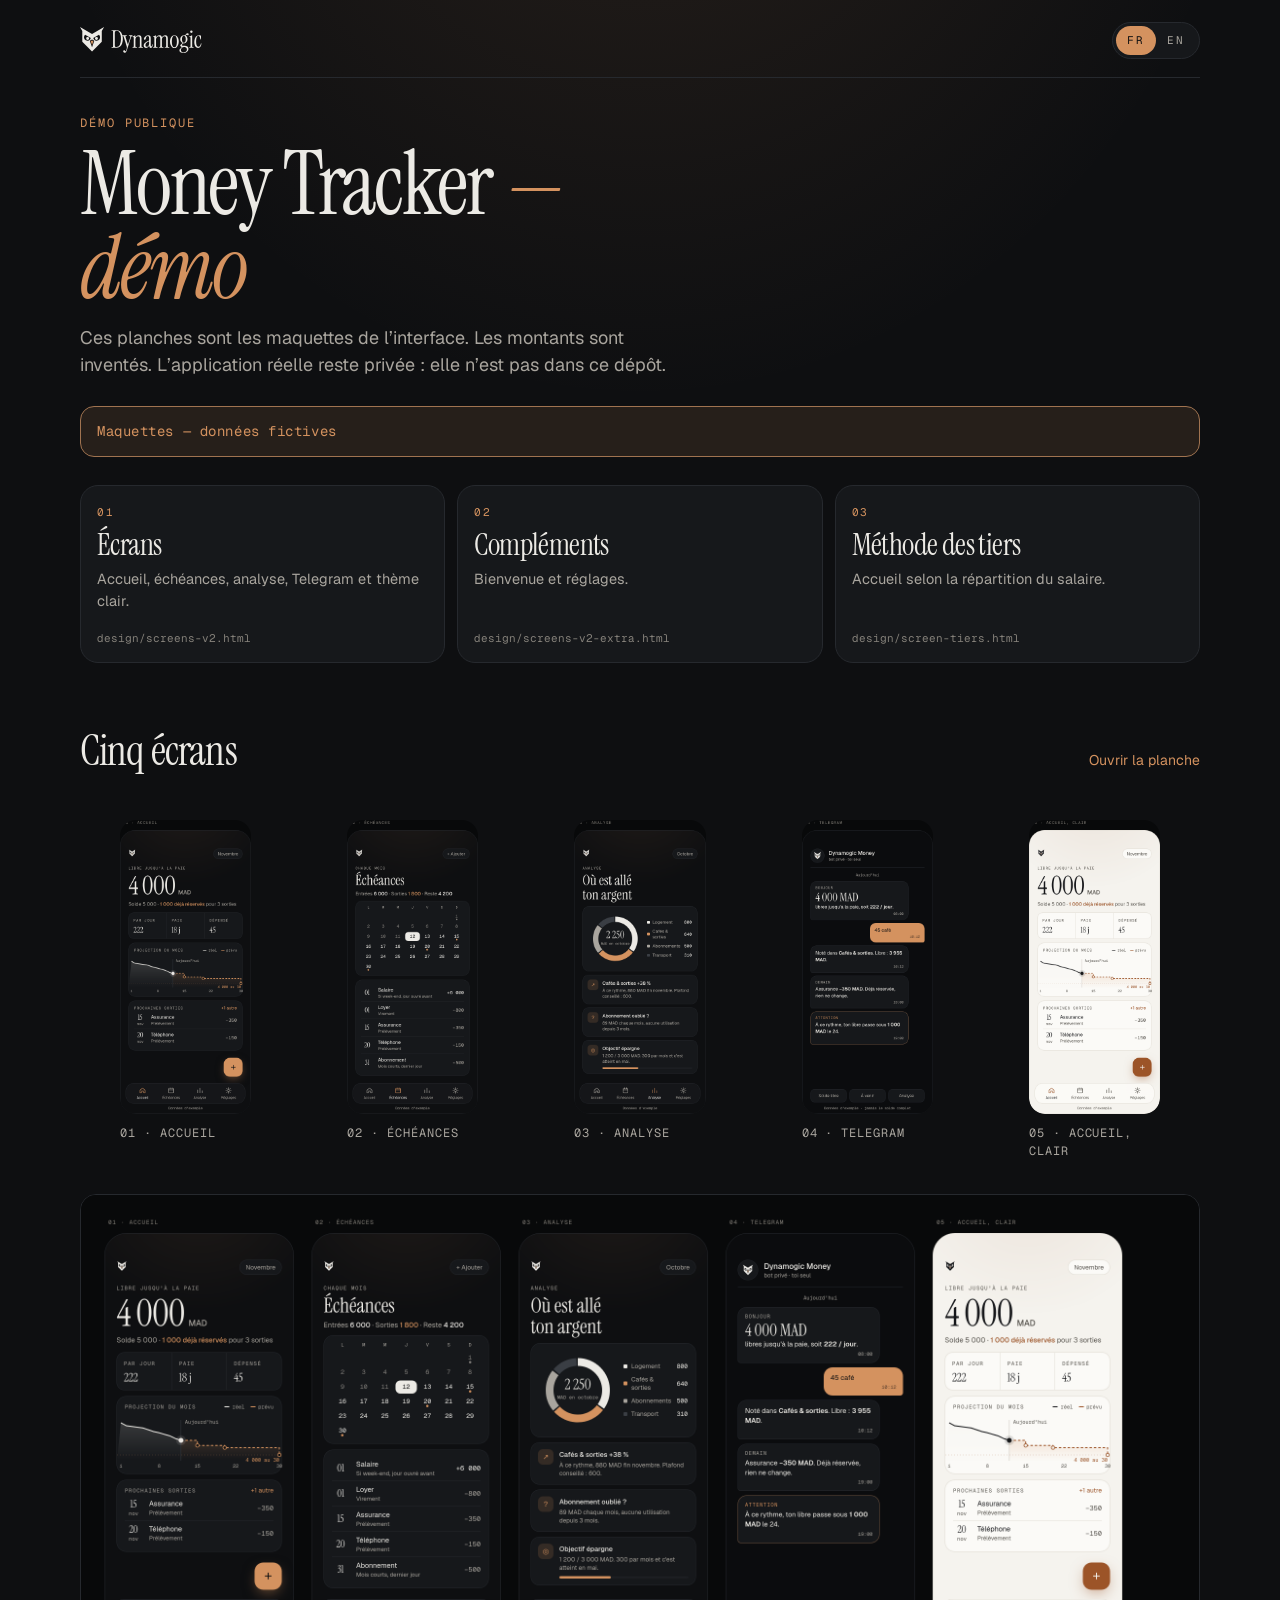
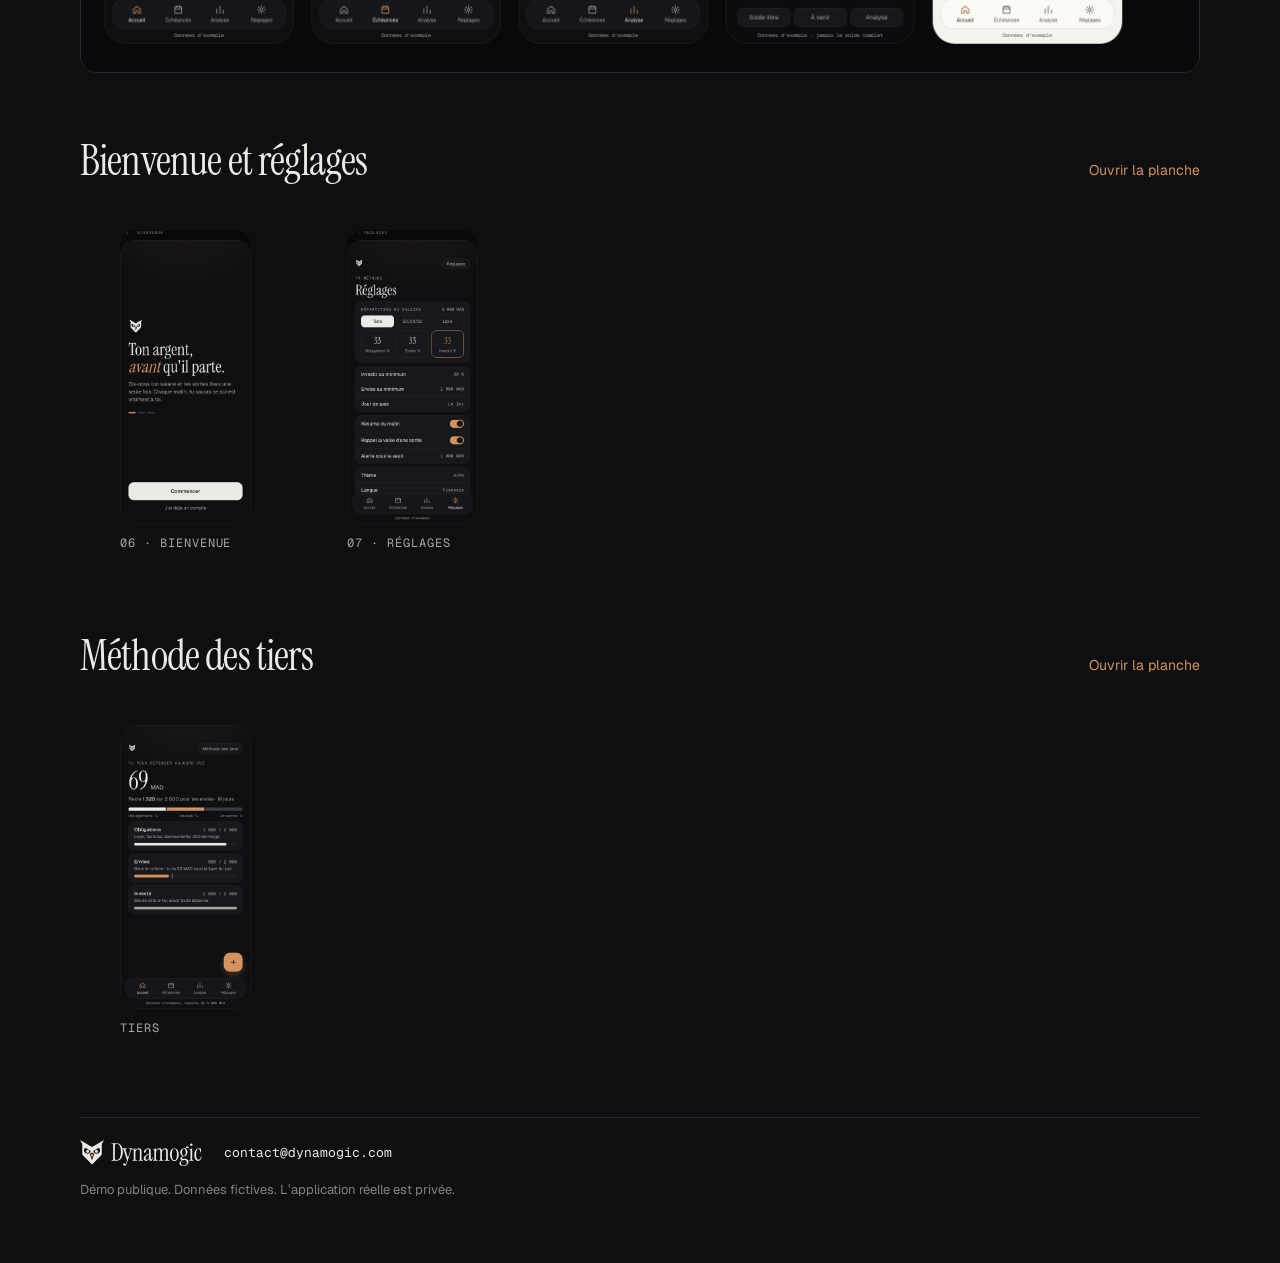
==== index.html @ 81604cb1 "Publish the Money Tracker mockup demo for GitHub Pages. Add a French-first start page, self-hosted D" ====
<!DOCTYPE html>
<html lang="fr">
<head>
  <meta charset="utf-8">
  <meta name="viewport" content="width=device-width, initial-scale=1">
  <meta name="referrer" content="no-referrer">
  <meta name="theme-color" content="#0E0F11">
  <meta name="description" content="Démo publique des maquettes Money Tracker. Données fictives. L’application réelle est privée.">
  <title>Money Tracker — démo</title>
  <meta http-equiv="Content-Security-Policy" content="default-src 'none'; script-src 'none'; style-src 'self'; font-src 'self'; img-src 'self'; connect-src 'none'; object-src 'none'; base-uri 'none'; form-action 'none'; frame-ancestors 'none'">
  <link rel="icon" href="favicon.ico" sizes="48x48">
  <link rel="icon" href="favicon.svg" type="image/svg+xml">
  <link rel="apple-touch-icon" href="apple-touch-icon-180.png">
  <link rel="stylesheet" href="fonts/fonts.css">
  <link rel="stylesheet" href="site.css">
</head>
<body>
  <a class="skip" href="#contenu"><span class="fr">Aller au contenu</span><span class="en">Skip to content</span></a>
  <div class="shell">
    <header>
      <a class="brand" href="https://dynamogic.com/">
        <img class="lockup" src="brand/lockup-horizontal-dark.svg" alt="Dynamogic" height="26">
      </a>
      <div class="lang" role="radiogroup" aria-label="Langue / Language">
        <label>
          <input type="radio" name="lang" value="fr" checked>
          <span>FR</span>
        </label>
        <label>
          <input type="radio" name="lang" value="en">
          <span>EN</span>
        </label>
      </div>
    </header>

    <main id="contenu">
      <p class="kicker"><span class="fr">Démo publique</span><span class="en">Public demo</span></p>
      <h1>Money Tracker <span class="mark">— démo</span></h1>
      <p class="lede">
        <span class="fr">Ces planches sont les maquettes de l’interface. Les montants sont inventés. L’application réelle reste privée : elle n’est pas dans ce dépôt.</span>
        <span class="en">These boards are interface mockups. The amounts are made up. The real application stays private: it is not in this repository.</span>
      </p>
      <div class="note" role="note">
        <p>Maquettes — données fictives</p>
        <p class="en">Mockups — fictional data.</p>
      </div>

      <nav class="boards" aria-label="Planches">
        <a href="design/screens-v2.html">
          <span class="num">01</span>
          <strong><span class="fr">Écrans</span><span class="en">Screens</span></strong>
          <span class="desc fr">Accueil, échéances, analyse, Telegram et thème clair.</span>
          <span class="desc en">Home, due dates, analysis, Telegram and the light theme.</span>
          <span class="path">design/screens-v2.html</span>
        </a>
        <a href="design/screens-v2-extra.html">
          <span class="num">02</span>
          <strong><span class="fr">Compléments</span><span class="en">More screens</span></strong>
          <span class="desc fr">Bienvenue et réglages.</span>
          <span class="desc en">Welcome and settings.</span>
          <span class="path">design/screens-v2-extra.html</span>
        </a>
        <a href="design/screen-tiers.html">
          <span class="num">03</span>
          <strong><span class="fr">Méthode des tiers</span><span class="en">Thirds method</span></strong>
          <span class="desc fr">Accueil selon la répartition du salaire.</span>
          <span class="desc en">Home, split from the salary.</span>
          <span class="path">design/screen-tiers.html</span>
        </a>
      </nav>

      <section>
        <div class="section-head">
          <h2><span class="fr">Cinq écrans</span><span class="en">Five screens</span></h2>
          <a class="open" href="design/screens-v2.html"><span class="fr">Ouvrir la planche</span><span class="en">Open the board</span></a>
        </div>
        <ul class="shots">
          <li>
            <a href="design/screens-v2.html">
              <figure>
                <img src="design/v2-01.png" width="780" height="1748" alt="Maquette Accueil, données fictives">
                <figcaption><span class="fr">01 · Accueil</span><span class="en">01 · Home</span></figcaption>
              </figure>
            </a>
          </li>
          <li>
            <a href="design/screens-v2.html">
              <figure>
                <img src="design/v2-02.png" width="780" height="1748" alt="Maquette Échéances, données fictives">
                <figcaption><span class="fr">02 · Échéances</span><span class="en">02 · Due dates</span></figcaption>
              </figure>
            </a>
          </li>
          <li>
            <a href="design/screens-v2.html">
              <figure>
                <img src="design/v2-03.png" width="780" height="1748" alt="Maquette Analyse, données fictives">
                <figcaption><span class="fr">03 · Analyse</span><span class="en">03 · Analysis</span></figcaption>
              </figure>
            </a>
          </li>
          <li>
            <a href="design/screens-v2.html">
              <figure>
                <img src="design/v2-04.png" width="780" height="1748" alt="Maquette Telegram, données fictives">
                <figcaption>04 · Telegram</figcaption>
              </figure>
            </a>
          </li>
          <li>
            <a href="design/screens-v2.html">
              <figure>
                <img src="design/v2-05.png" width="780" height="1748" alt="Maquette Accueil en thème clair, données fictives">
                <figcaption><span class="fr">05 · Accueil, clair</span><span class="en">05 · Home, light</span></figcaption>
              </figure>
            </a>
          </li>
        </ul>
        <a class="overview" href="design/v2-all.png">
          <img src="design/v2-all.png" width="4600" height="1960" alt="Planche des écrans 01 à 05, données fictives">
        </a>
      </section>

      <section>
        <div class="section-head">
          <h2><span class="fr">Bienvenue et réglages</span><span class="en">Welcome and settings</span></h2>
          <a class="open" href="design/screens-v2-extra.html"><span class="fr">Ouvrir la planche</span><span class="en">Open the board</span></a>
        </div>
        <ul class="shots">
          <li>
            <a href="design/screens-v2-extra.html">
              <figure>
                <img src="design/v2-06.png" width="780" height="1748" alt="Maquette Bienvenue, données fictives">
                <figcaption><span class="fr">06 · Bienvenue</span><span class="en">06 · Welcome</span></figcaption>
              </figure>
            </a>
          </li>
          <li>
            <a href="design/screens-v2-extra.html">
              <figure>
                <img src="design/v2-07.png" width="780" height="1748" alt="Maquette Réglages, données fictives">
                <figcaption><span class="fr">07 · Réglages</span><span class="en">07 · Settings</span></figcaption>
              </figure>
            </a>
          </li>
        </ul>
      </section>

      <section>
        <div class="section-head">
          <h2><span class="fr">Méthode des tiers</span><span class="en">Thirds method</span></h2>
          <a class="open" href="design/screen-tiers.html"><span class="fr">Ouvrir la planche</span><span class="en">Open the board</span></a>
        </div>
        <ul class="shots">
          <li>
            <a href="design/screen-tiers.html">
              <figure>
                <img src="design/screen-tiers.png" width="780" height="1688" alt="Maquette méthode des tiers, données fictives">
                <figcaption><span class="fr">Tiers</span><span class="en">Thirds</span></figcaption>
              </figure>
            </a>
          </li>
        </ul>
      </section>
    </main>

    <footer>
      <a href="https://dynamogic.com/">
        <img class="lockup" src="brand/lockup-horizontal-dark.svg" alt="Dynamogic" height="22">
      </a>
      <a class="mail" href="mailto:contact@dynamogic.com">contact@dynamogic.com</a>
      <p class="fr">Démo publique. Données fictives. L’application réelle est privée.</p>
      <p class="en">Public demo. Fictional data. The real application is private.</p>
    </footer>
  </div>
</body>
</html>
---- fonts/fonts.css ----
/* Self-hosted SIL OFL fonts extracted from the Dynamogic brand kit.
   Instrument Serif — The Instrument Serif Project Authors.
   Geist and Geist Mono — Vercel, in collaboration with basement.studio.
   Licenses: OFL-InstrumentSerif.txt, OFL-Geist.txt. */

@font-face {
  font-family: "Geist";
  font-style: normal;
  font-weight: 300 700;
  font-display: swap;
  src: url("geist-variable-latin-ext.woff2") format("woff2");
  unicode-range: U+0100-02BA, U+02BD-02C5, U+02C7-02CC, U+02CE-02D7, U+02DD-02FF, U+0304, U+0308, U+0329, U+1D00-1DBF, U+1E00-1E9F, U+1EF2-1EFF, U+2020, U+20A0-20AB, U+20AD-20C4, U+2113, U+2C60-2C7F, U+A720-A7FF;
}

@font-face {
  font-family: "Geist";
  font-style: normal;
  font-weight: 300 700;
  font-display: swap;
  src: url("geist-variable-latin.woff2") format("woff2");
  unicode-range: U+0000-00FF, U+0131, U+0152-0153, U+02BB-02BC, U+02C6, U+02DA, U+02DC, U+0304, U+0308, U+0329, U+2000-206F, U+20AC, U+2122, U+2191, U+2193, U+2212, U+2215, U+FEFF, U+FFFD;
}

@font-face {
  font-family: "Geist Mono";
  font-style: normal;
  font-weight: 400;
  font-display: swap;
  src: url("geist-mono-400-latin-ext.woff2") format("woff2");
  unicode-range: U+0100-02BA, U+02BD-02C5, U+02C7-02CC, U+02CE-02D7, U+02DD-02FF, U+0304, U+0308, U+0329, U+1D00-1DBF, U+1E00-1E9F, U+1EF2-1EFF, U+2020, U+20A0-20AB, U+20AD-20C4, U+2113, U+2C60-2C7F, U+A720-A7FF;
}

@font-face {
  font-family: "Geist Mono";
  font-style: normal;
  font-weight: 400;
  font-display: swap;
  src: url("geist-mono-400-latin.woff2") format("woff2");
  unicode-range: U+0000-00FF, U+0131, U+0152-0153, U+02BB-02BC, U+02C6, U+02DA, U+02DC, U+0304, U+0308, U+0329, U+2000-206F, U+20AC, U+2122, U+2191, U+2193, U+2212, U+2215, U+FEFF, U+FFFD;
}

@font-face {
  font-family: "Geist Mono";
  font-style: normal;
  font-weight: 500;
  font-display: swap;
  src: url("geist-mono-500-latin-ext.woff2") format("woff2");
  unicode-range: U+0100-02BA, U+02BD-02C5, U+02C7-02CC, U+02CE-02D7, U+02DD-02FF, U+0304, U+0308, U+0329, U+1D00-1DBF, U+1E00-1E9F, U+1EF2-1EFF, U+2020, U+20A0-20AB, U+20AD-20C4, U+2113, U+2C60-2C7F, U+A720-A7FF;
}

@font-face {
  font-family: "Geist Mono";
  font-style: normal;
  font-weight: 500;
  font-display: swap;
  src: url("geist-mono-500-latin.woff2") format("woff2");
  unicode-range: U+0000-00FF, U+0131, U+0152-0153, U+02BB-02BC, U+02C6, U+02DA, U+02DC, U+0304, U+0308, U+0329, U+2000-206F, U+20AC, U+2122, U+2191, U+2193, U+2212, U+2215, U+FEFF, U+FFFD;
}

@font-face {
  font-family: "Instrument Serif";
  font-style: italic;
  font-weight: 400;
  font-display: swap;
  src: url("instrument-serif-italic-latin-ext.woff2") format("woff2");
  unicode-range: U+0100-02BA, U+02BD-02C5, U+02C7-02CC, U+02CE-02D7, U+02DD-02FF, U+0304, U+0308, U+0329, U+1D00-1DBF, U+1E00-1E9F, U+1EF2-1EFF, U+2020, U+20A0-20AB, U+20AD-20C4, U+2113, U+2C60-2C7F, U+A720-A7FF;
}

@font-face {
  font-family: "Instrument Serif";
  font-style: italic;
  font-weight: 400;
  font-display: swap;
  src: url("instrument-serif-italic-latin.woff2") format("woff2");
  unicode-range: U+0000-00FF, U+0131, U+0152-0153, U+02BB-02BC, U+02C6, U+02DA, U+02DC, U+0304, U+0308, U+0329, U+2000-206F, U+20AC, U+2122, U+2191, U+2193, U+2212, U+2215, U+FEFF, U+FFFD;
}

@font-face {
  font-family: "Instrument Serif";
  font-style: normal;
  font-weight: 400;
  font-display: swap;
  src: url("instrument-serif-latin-ext.woff2") format("woff2");
  unicode-range: U+0100-02BA, U+02BD-02C5, U+02C7-02CC, U+02CE-02D7, U+02DD-02FF, U+0304, U+0308, U+0329, U+1D00-1DBF, U+1E00-1E9F, U+1EF2-1EFF, U+2020, U+20A0-20AB, U+20AD-20C4, U+2113, U+2C60-2C7F, U+A720-A7FF;
}

@font-face {
  font-family: "Instrument Serif";
  font-style: normal;
  font-weight: 400;
  font-display: swap;
  src: url("instrument-serif-latin.woff2") format("woff2");
  unicode-range: U+0000-00FF, U+0131, U+0152-0153, U+02BB-02BC, U+02C6, U+02DA, U+02DC, U+0304, U+0308, U+0329, U+2000-206F, U+20AC, U+2122, U+2191, U+2193, U+2212, U+2215, U+FEFF, U+FFFD;
}
---- site.css ----
:root {
  color-scheme: dark;
  --bg: #0E0F11;
  --s: #16181B;
  --b: #26292E;
  --b2: #3A3E44;
  --t1: #ECEAE5;
  --t2: #A9A59E;
  --dim: #85817A;
  --a: #D4925F;
  --serif: "Instrument Serif", Georgia, "Times New Roman", serif;
  --sans: Geist, system-ui, sans-serif;
  --mono: "Geist Mono", ui-monospace, monospace;
}

* { box-sizing: border-box; }

html { scrollbar-color: var(--b2) var(--bg); }

body {
  margin: 0;
  background:
    radial-gradient(80% 42% at 50% -12%, color-mix(in srgb, var(--a) 14%, transparent), transparent 62%),
    var(--bg);
  color: var(--t1);
  font-family: var(--sans);
  font-size: 16px;
  line-height: 1.5;
  min-height: 100vh;
}

::selection { background: var(--a); color: var(--bg); }

a { color: inherit; }

img { max-width: 100%; height: auto; }

.skip {
  position: absolute;
  left: 16px;
  top: -48px;
  z-index: 5;
  background: var(--a);
  color: var(--bg);
  padding: 8px 12px;
  border-radius: 999px;
  text-decoration: none;
  font-family: var(--mono);
  font-size: 12px;
  letter-spacing: .08em;
  text-transform: uppercase;
}

.skip:focus { top: 12px; }

body:has(input[name="lang"][value="en"]:checked) .fr { display: none; }
body:not(:has(input[name="lang"][value="en"]:checked)) .en { display: none; }

.shell {
  width: min(1120px, calc(100% - 40px));
  margin: 0 auto;
  padding-bottom: 64px;
}

header {
  display: flex;
  align-items: center;
  justify-content: space-between;
  gap: 16px;
  padding: 22px 0 18px;
  border-bottom: 1px solid var(--b);
}

.lockup { display: block; height: 26px; width: auto; }

.brand { display: flex; align-items: center; }

.lang {
  position: relative;
  display: inline-flex;
  padding: 3px;
  border: 1px solid var(--b);
  border-radius: 999px;
  background: var(--s);
}

.lang input {
  position: absolute;
  width: 1px;
  height: 1px;
  padding: 0;
  margin: -1px;
  overflow: hidden;
  clip: rect(0, 0, 0, 0);
  white-space: nowrap;
  border: 0;
}

.lang span {
  display: block;
  min-width: 40px;
  padding: 6px 8px;
  border-radius: 999px;
  text-align: center;
  font-family: var(--mono);
  font-size: 11px;
  letter-spacing: .14em;
  color: var(--t2);
}

.lang label:hover span { color: var(--t1); }

.lang label:has(input:checked) span,
.lang label:has(input:checked):hover span {
  background: var(--a);
  color: var(--bg);
}

.lang label:has(input:focus-visible) span {
  outline: 2px solid var(--a);
  outline-offset: 2px;
}

.kicker {
  margin: 36px 0 0;
  font-family: var(--mono);
  font-size: 12px;
  letter-spacing: .16em;
  text-transform: uppercase;
  color: var(--a);
}

h1 {
  margin: 10px 0 14px;
  max-width: 14ch;
  font-family: var(--serif);
  font-weight: 400;
  font-size: clamp(52px, 8vw, 88px);
  line-height: 0.96;
  letter-spacing: -0.025em;
}

h1 .mark { color: var(--a); font-style: italic; }

.lede {
  max-width: 38rem;
  margin: 0;
  color: var(--t2);
  font-size: 18px;
}

.note {
  margin: 28px 0 0;
  padding: 14px 16px;
  border: 1px solid color-mix(in srgb, var(--a) 70%, var(--b));
  border-radius: 14px;
  background: color-mix(in srgb, var(--a) 12%, var(--bg));
}

.note p {
  margin: 0;
  font-family: var(--mono);
  font-size: 14px;
  letter-spacing: .04em;
  color: var(--a);
}

.note .en {
  margin-top: 6px;
  color: var(--t2);
  letter-spacing: 0;
}

.boards {
  display: grid;
  grid-template-columns: repeat(3, 1fr);
  gap: 12px;
  margin-top: 28px;
}

.boards a {
  display: flex;
  flex-direction: column;
  gap: 8px;
  min-height: 100%;
  padding: 18px 16px 16px;
  text-decoration: none;
  background: var(--s);
  border: 1px solid var(--b);
  border-radius: 18px;
}

.boards a:hover { border-color: var(--a); }

.boards a:focus-visible {
  outline: 2px solid var(--a);
  outline-offset: 3px;
}

.num {
  font-family: var(--mono);
  font-size: 11px;
  letter-spacing: .14em;
  text-transform: uppercase;
  color: var(--a);
}

.boards strong {
  font-family: var(--serif);
  font-weight: 400;
  font-size: 30px;
  line-height: 1.05;
  letter-spacing: -0.02em;
}

.desc { color: var(--t2); font-size: 14.5px; }

.path {
  margin-top: auto;
  padding-top: 10px;
  font-family: var(--mono);
  font-size: 11px;
  color: var(--dim);
}

.section-head {
  display: flex;
  align-items: baseline;
  justify-content: space-between;
  gap: 16px;
  margin-top: 56px;
}

h2 {
  margin: 0;
  font-family: var(--serif);
  font-weight: 400;
  font-size: clamp(32px, 4vw, 42px);
  letter-spacing: -0.02em;
}

.open {
  color: var(--a);
  text-decoration: none;
  font-size: 14px;
  white-space: nowrap;
}

.open:hover { text-decoration: underline; }

.open:focus-visible {
  outline: 2px solid var(--a);
  outline-offset: 3px;
}

.shots {
  display: grid;
  grid-template-columns: repeat(auto-fill, minmax(190px, 1fr));
  gap: 22px 16px;
  margin: 22px 0 0;
  padding: 0;
  list-style: none;
}

.shots a {
  display: block;
  text-decoration: none;
  color: inherit;
}

.shots img {
  display: block;
  width: 100%;
  background: #08090a;
  border-radius: 16px;
}

.shots a:hover img,
.shots a:focus-visible img {
  outline: 1px solid var(--a);
  outline-offset: 4px;
}

.shots a:focus-visible { outline: none; }

figcaption {
  margin-top: 10px;
  font-family: var(--mono);
  font-size: 12px;
  letter-spacing: .08em;
  text-transform: uppercase;
  color: var(--t2);
}

.overview {
  display: block;
  margin-top: 18px;
  border: 1px solid var(--b);
  border-radius: 16px;
  overflow: hidden;
  background: #08090a;
}

.overview:focus-visible {
  outline: 2px solid var(--a);
  outline-offset: 3px;
}

.overview img { display: block; width: 100%; }

footer {
  display: flex;
  flex-wrap: wrap;
  align-items: center;
  gap: 14px 22px;
  margin-top: 64px;
  padding-top: 22px;
  border-top: 1px solid var(--b);
  color: var(--t2);
  font-size: 14px;
}

footer a { color: var(--t1); text-decoration: none; }

footer a:hover { color: var(--a); }

footer .mail { font-family: var(--mono); font-size: 13px; }

footer p { margin: 0; flex-basis: 100%; color: var(--dim); font-size: 13px; }

@media (max-width: 800px) {
  .boards { grid-template-columns: 1fr; }
  .section-head { flex-direction: column; align-items: flex-start; }
  h1 { max-width: none; }
}

@media (max-width: 520px) {
  .shell { width: min(1120px, calc(100% - 28px)); }
  .shots { grid-template-columns: 1fr 1fr; }
}
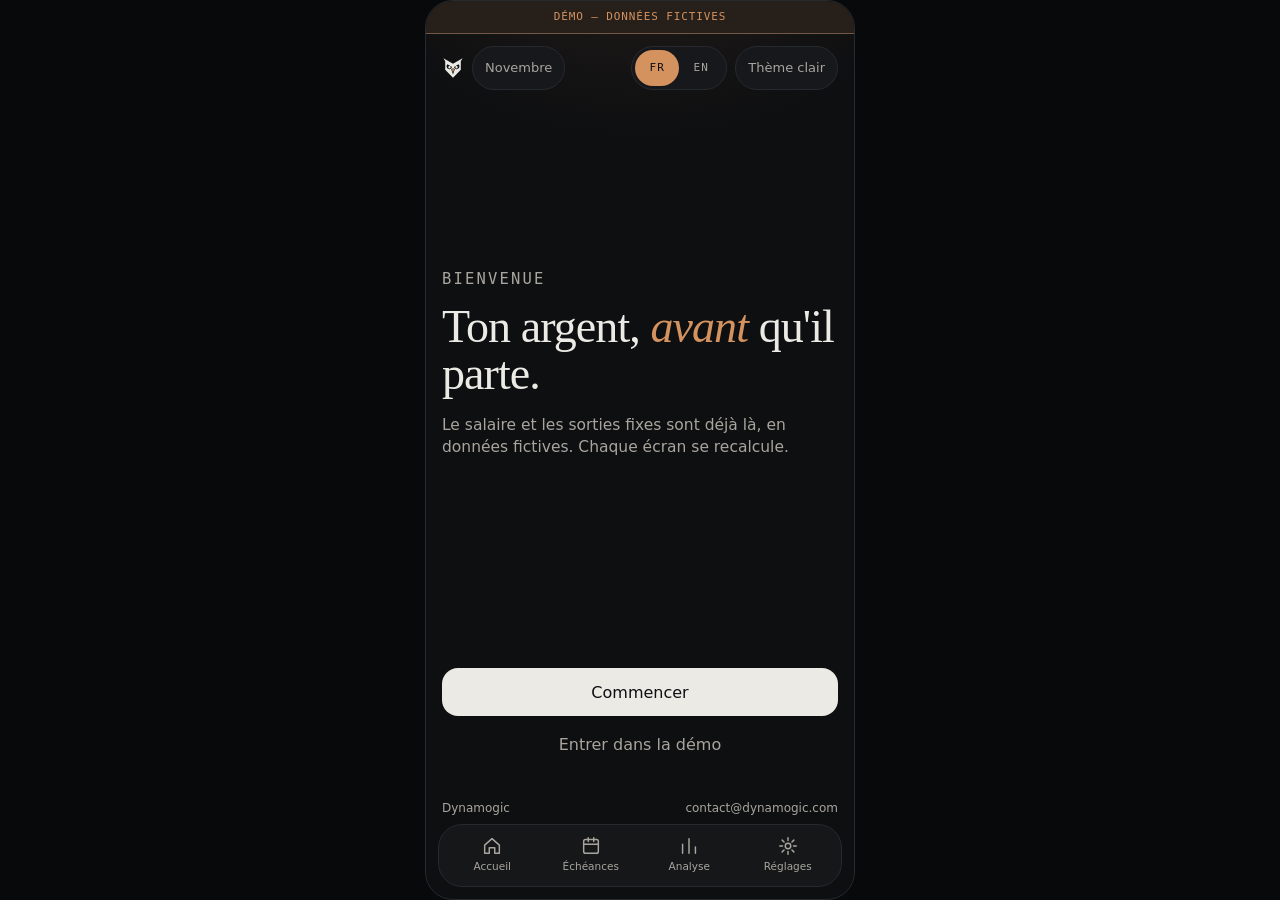
==== commit ee351f66: "Replace the mockup boards with a clickable Money Tracker demo. Static files only: welcome, four scre" ====
--- a/index.html
+++ b/index.html
@@ -5,173 +5,66 @@
   <meta name="viewport" content="width=device-width, initial-scale=1">
   <meta name="referrer" content="no-referrer">
   <meta name="theme-color" content="#0E0F11">
-  <meta name="description" content="Démo publique des maquettes Money Tracker. Données fictives. L’application réelle est privée.">
+  <meta name="description" content="Démo publique Money Tracker. Données fictives.">
   <title>Money Tracker — démo</title>
-  <meta http-equiv="Content-Security-Policy" content="default-src 'none'; script-src 'none'; style-src 'self'; font-src 'self'; img-src 'self'; connect-src 'none'; object-src 'none'; base-uri 'none'; form-action 'none'; frame-ancestors 'none'">
-  <link rel="icon" href="favicon.ico" sizes="48x48">
-  <link rel="icon" href="favicon.svg" type="image/svg+xml">
-  <link rel="apple-touch-icon" href="apple-touch-icon-180.png">
-  <link rel="stylesheet" href="fonts/fonts.css">
-  <link rel="stylesheet" href="site.css">
+  <meta http-equiv="Content-Security-Policy" content="default-src 'none'; script-src 'self'; style-src 'self'; img-src 'self' data:; font-src 'none'; connect-src 'self'; object-src 'none'; base-uri 'none'; form-action 'none'; frame-ancestors 'none'">
+  <link rel="stylesheet" href="styles.css">
 </head>
 <body>
-  <a class="skip" href="#contenu"><span class="fr">Aller au contenu</span><span class="en">Skip to content</span></a>
-  <div class="shell">
-    <header>
-      <a class="brand" href="https://dynamogic.com/">
-        <img class="lockup" src="brand/lockup-horizontal-dark.svg" alt="Dynamogic" height="26">
-      </a>
-      <div class="lang" role="radiogroup" aria-label="Langue / Language">
-        <label>
-          <input type="radio" name="lang" value="fr" checked>
-          <span>FR</span>
-        </label>
-        <label>
-          <input type="radio" name="lang" value="en">
-          <span>EN</span>
-        </label>
+  <a class="skip" href="#main">Contenu</a>
+  <div class="app">
+    <p class="banner" role="note">Démo — données fictives</p>
+    <header class="top">
+      <svg class="mark" viewBox="0 0 48 48" width="22" height="22" aria-hidden="true">
+        <path class="owl" fill-rule="evenodd" d="M24 14.6L45 2.476L41 9.404L41 28L24 45L7 28L7 9.404L3 2.476Z M26.151 21.758A6 6 0 1 0 36.082 16.024Z M21.849 21.758A6 6 0 1 1 11.918 16.024Z M29.1 22.321A2.6 2.6 0 1 0 34.3 22.321A2.6 2.6 0 1 0 29.1 22.321Z M13.7 22.321A2.6 2.6 0 1 0 18.9 22.321A2.6 2.6 0 1 0 13.7 22.321Z M24 24.299L27.985 26.599L24 37.913L20.015 26.599Z"/>
+        <path class="beak" d="M24 25.8L26.4 27.186L24 34L21.6 27.186Z"/>
+      </svg>
+      <span class="pill" id="month-pill">Novembre</span>
+      <div class="spacer"></div>
+      <div class="seg" id="lang" role="group" aria-label="Langue">
+        <button type="button" data-lang="fr" id="lang-fr">FR</button>
+        <button type="button" data-lang="en" id="lang-en">EN</button>
       </div>
+      <button type="button" class="icon-btn" id="theme-btn" aria-pressed="false">Clair</button>
     </header>
-
-    <main id="contenu">
-      <p class="kicker"><span class="fr">Démo publique</span><span class="en">Public demo</span></p>
-      <h1>Money Tracker <span class="mark">— démo</span></h1>
-      <p class="lede">
-        <span class="fr">Ces planches sont les maquettes de l’interface. Les montants sont inventés. L’application réelle reste privée : elle n’est pas dans ce dépôt.</span>
-        <span class="en">These boards are interface mockups. The amounts are made up. The real application stays private: it is not in this repository.</span>
-      </p>
-      <div class="note" role="note">
-        <p>Maquettes — données fictives</p>
-        <p class="en">Mockups — fictional data.</p>
-      </div>
-
-      <nav class="boards" aria-label="Planches">
-        <a href="design/screens-v2.html">
-          <span class="num">01</span>
-          <strong><span class="fr">Écrans</span><span class="en">Screens</span></strong>
-          <span class="desc fr">Accueil, échéances, analyse, Telegram et thème clair.</span>
-          <span class="desc en">Home, due dates, analysis, Telegram and the light theme.</span>
-          <span class="path">design/screens-v2.html</span>
-        </a>
-        <a href="design/screens-v2-extra.html">
-          <span class="num">02</span>
-          <strong><span class="fr">Compléments</span><span class="en">More screens</span></strong>
-          <span class="desc fr">Bienvenue et réglages.</span>
-          <span class="desc en">Welcome and settings.</span>
-          <span class="path">design/screens-v2-extra.html</span>
-        </a>
-        <a href="design/screen-tiers.html">
-          <span class="num">03</span>
-          <strong><span class="fr">Méthode des tiers</span><span class="en">Thirds method</span></strong>
-          <span class="desc fr">Accueil selon la répartition du salaire.</span>
-          <span class="desc en">Home, split from the salary.</span>
-          <span class="path">design/screen-tiers.html</span>
-        </a>
-      </nav>
-
-      <section>
-        <div class="section-head">
-          <h2><span class="fr">Cinq écrans</span><span class="en">Five screens</span></h2>
-          <a class="open" href="design/screens-v2.html"><span class="fr">Ouvrir la planche</span><span class="en">Open the board</span></a>
+    <main id="main" tabindex="-1"></main>
+    <footer>
+      <a href="https://dynamogic.com/">Dynamogic</a>
+      <a href="mailto:contact@dynamogic.com">contact@dynamogic.com</a>
+    </footer>
+    <nav class="tabs" id="tabs" role="tablist" aria-label="Sections" hidden>
+      <button type="button" role="tab" data-tab="home" id="tab-home">
+        <svg viewBox="0 0 24 24" aria-hidden="true"><path d="M4 11l8-7 8 7v9h-5v-6H9v6H4z"/></svg>
+        <span>Accueil</span>
+      </button>
+      <button type="button" role="tab" data-tab="bills" id="tab-bills">
+        <svg viewBox="0 0 24 24" aria-hidden="true"><rect x="4" y="5" width="16" height="15" rx="2"/><path d="M4 10h16M9 3v4M15 3v4"/></svg>
+        <span>Échéances</span>
+      </button>
+      <button type="button" role="tab" data-tab="analysis" id="tab-analysis">
+        <svg viewBox="0 0 24 24" aria-hidden="true"><path d="M5 20V10M12 20V4M19 20v-7"/></svg>
+        <span>Analyse</span>
+      </button>
+      <button type="button" role="tab" data-tab="settings" id="tab-settings">
+        <svg viewBox="0 0 24 24" aria-hidden="true"><circle cx="12" cy="12" r="3"/><path d="M12 3v3M12 18v3M3 12h3M18 12h3M5.6 5.6l2.1 2.1M16.3 16.3l2.1 2.1M5.6 18.4l2.1-2.1M16.3 7.7l2.1-2.1"/></svg>
+        <span>Réglages</span>
+      </button>
+    </nav>
+    <button type="button" class="fab" id="fab" aria-label="Ajouter une dépense" hidden>+</button>
+    <dialog id="add-dialog" aria-labelledby="add-title">
+      <form id="add-form">
+        <h2 id="add-title">Ajouter une dépense</h2>
+        <label for="add-input" id="add-label">Montant puis un mot</label>
+        <input id="add-input" name="expense" autocomplete="off" enterkeyhint="done" placeholder="45 café">
+        <p id="add-error" role="alert" hidden></p>
+        <div class="dialog-actions">
+          <button type="button" id="add-cancel">Annuler</button>
+          <button type="submit" id="add-save">Ajouter</button>
         </div>
-        <ul class="shots">
-          <li>
-            <a href="design/screens-v2.html">
-              <figure>
-                <img src="design/v2-01.png" width="780" height="1748" alt="Maquette Accueil, données fictives">
-                <figcaption><span class="fr">01 · Accueil</span><span class="en">01 · Home</span></figcaption>
-              </figure>
-            </a>
-          </li>
-          <li>
-            <a href="design/screens-v2.html">
-              <figure>
-                <img src="design/v2-02.png" width="780" height="1748" alt="Maquette Échéances, données fictives">
-                <figcaption><span class="fr">02 · Échéances</span><span class="en">02 · Due dates</span></figcaption>
-              </figure>
-            </a>
-          </li>
-          <li>
-            <a href="design/screens-v2.html">
-              <figure>
-                <img src="design/v2-03.png" width="780" height="1748" alt="Maquette Analyse, données fictives">
-                <figcaption><span class="fr">03 · Analyse</span><span class="en">03 · Analysis</span></figcaption>
-              </figure>
-            </a>
-          </li>
-          <li>
-            <a href="design/screens-v2.html">
-              <figure>
-                <img src="design/v2-04.png" width="780" height="1748" alt="Maquette Telegram, données fictives">
-                <figcaption>04 · Telegram</figcaption>
-              </figure>
-            </a>
-          </li>
-          <li>
-            <a href="design/screens-v2.html">
-              <figure>
-                <img src="design/v2-05.png" width="780" height="1748" alt="Maquette Accueil en thème clair, données fictives">
-                <figcaption><span class="fr">05 · Accueil, clair</span><span class="en">05 · Home, light</span></figcaption>
-              </figure>
-            </a>
-          </li>
-        </ul>
-        <a class="overview" href="design/v2-all.png">
-          <img src="design/v2-all.png" width="4600" height="1960" alt="Planche des écrans 01 à 05, données fictives">
-        </a>
-      </section>
-
-      <section>
-        <div class="section-head">
-          <h2><span class="fr">Bienvenue et réglages</span><span class="en">Welcome and settings</span></h2>
-          <a class="open" href="design/screens-v2-extra.html"><span class="fr">Ouvrir la planche</span><span class="en">Open the board</span></a>
-        </div>
-        <ul class="shots">
-          <li>
-            <a href="design/screens-v2-extra.html">
-              <figure>
-                <img src="design/v2-06.png" width="780" height="1748" alt="Maquette Bienvenue, données fictives">
-                <figcaption><span class="fr">06 · Bienvenue</span><span class="en">06 · Welcome</span></figcaption>
-              </figure>
-            </a>
-          </li>
-          <li>
-            <a href="design/screens-v2-extra.html">
-              <figure>
-                <img src="design/v2-07.png" width="780" height="1748" alt="Maquette Réglages, données fictives">
-                <figcaption><span class="fr">07 · Réglages</span><span class="en">07 · Settings</span></figcaption>
-              </figure>
-            </a>
-          </li>
-        </ul>
-      </section>
-
-      <section>
-        <div class="section-head">
-          <h2><span class="fr">Méthode des tiers</span><span class="en">Thirds method</span></h2>
-          <a class="open" href="design/screen-tiers.html"><span class="fr">Ouvrir la planche</span><span class="en">Open the board</span></a>
-        </div>
-        <ul class="shots">
-          <li>
-            <a href="design/screen-tiers.html">
-              <figure>
-                <img src="design/screen-tiers.png" width="780" height="1688" alt="Maquette méthode des tiers, données fictives">
-                <figcaption><span class="fr">Tiers</span><span class="en">Thirds</span></figcaption>
-              </figure>
-            </a>
-          </li>
-        </ul>
-      </section>
-    </main>
-
-    <footer>
-      <a href="https://dynamogic.com/">
-        <img class="lockup" src="brand/lockup-horizontal-dark.svg" alt="Dynamogic" height="22">
-      </a>
-      <a class="mail" href="mailto:contact@dynamogic.com">contact@dynamogic.com</a>
-      <p class="fr">Démo publique. Données fictives. L’application réelle est privée.</p>
-      <p class="en">Public demo. Fictional data. The real application is private.</p>
-    </footer>
+      </form>
+    </dialog>
+    <p id="status" class="sr" role="status"></p>
   </div>
+  <script src="app.js"></script>
 </body>
 </html>
--- a/styles.css
+++ b/styles.css
@@ -0,0 +1,532 @@
+:root {
+  color-scheme: dark;
+  --bg: #0E0F11;
+  --s: #16181B;
+  --r: #1C1E22;
+  --b: #26292E;
+  --b2: #3A3E44;
+  --t1: #ECEAE5;
+  --t2: #A9A59E;
+  --a: #D4925F;
+  --serif: Georgia, "Iowan Old Style", Palatino, "Palatino Linotype", serif;
+  --sans: system-ui, sans-serif;
+  --mono: ui-monospace, "SFMono-Regular", Menlo, Consolas, monospace;
+  --shadow: 0 10px 30px -8px color-mix(in srgb, var(--a) 55%, transparent);
+}
+
+[data-theme="light"] {
+  color-scheme: light;
+  --bg: #F5F3EE;
+  --s: #FBFAF7;
+  --r: #EFECE6;
+  --b: #E2DED5;
+  --b2: #CBC6BB;
+  --t1: #16171A;
+  --t2: #55524C;
+  --a: #9C5428;
+}
+
+* { box-sizing: border-box; }
+
+html, body { margin: 0; height: 100%; }
+
+body {
+  background: #08090a;
+  color: var(--t1);
+  font-family: var(--sans);
+  font-size: 16px;
+  line-height: 1.45;
+}
+
+[data-theme="light"] body { background: #E7E4DE; }
+
+button, input, select { font: inherit; color: inherit; }
+
+button { cursor: pointer; }
+
+a { color: var(--a); }
+
+:focus { outline: none; }
+
+:focus-visible {
+  outline: 2px solid var(--a);
+  outline-offset: 2px;
+}
+
+.sr {
+  position: absolute;
+  width: 1px;
+  height: 1px;
+  padding: 0;
+  margin: -1px;
+  overflow: hidden;
+  clip: rect(0, 0, 0, 0);
+  white-space: nowrap;
+  border: 0;
+}
+
+.skip {
+  position: absolute;
+  left: 12px;
+  top: -40px;
+  background: var(--a);
+  color: var(--bg);
+  padding: 8px 12px;
+  border-radius: 999px;
+  z-index: 9;
+  text-decoration: none;
+}
+
+.skip:focus { top: 8px; }
+
+.app {
+  width: min(100%, 430px);
+  height: 100dvh;
+  margin: 0 auto;
+  background:
+    radial-gradient(120% 42% at 50% -10%, color-mix(in srgb, var(--a) 12%, transparent), transparent 60%),
+    var(--bg);
+  display: flex;
+  flex-direction: column;
+  position: relative;
+  overflow: hidden;
+}
+
+@media (min-width: 520px) {
+  body { display: grid; place-items: center; min-height: 100dvh; }
+  .app {
+    height: min(100dvh, 900px);
+    border: 1px solid var(--b);
+    border-radius: 28px;
+  }
+}
+
+.banner {
+  margin: 0;
+  padding: 8px 16px;
+  text-align: center;
+  font-family: var(--mono);
+  font-size: 11px;
+  letter-spacing: 0.08em;
+  text-transform: uppercase;
+  color: var(--a);
+  background: color-mix(in srgb, var(--a) 12%, var(--bg));
+  border-bottom: 1px solid color-mix(in srgb, var(--a) 45%, var(--b));
+}
+
+.top {
+  display: flex;
+  align-items: center;
+  gap: 8px;
+  padding: 12px 16px 8px;
+}
+
+.mark { display: block; flex: none; }
+.mark .owl { fill: var(--t1); }
+.mark .beak { fill: var(--a); }
+
+.pill, .seg, .icon-btn, .tabs button, .fab, .dialog-actions button, .welcome .cta, .welcome .ghost, .preset button, .weekend button {
+  min-height: 44px;
+  min-width: 44px;
+}
+
+.pill {
+  display: inline-flex;
+  align-items: center;
+  padding: 0 12px;
+  border: 1px solid var(--b);
+  border-radius: 999px;
+  background: var(--s);
+  color: var(--t2);
+  font-size: 13px;
+}
+
+.spacer { flex: 1; }
+
+.seg {
+  display: inline-flex;
+  padding: 3px;
+  border: 1px solid var(--b);
+  border-radius: 999px;
+  background: var(--s);
+  min-width: 0;
+}
+
+.seg button, .preset button, .weekend button, .dialog-actions button, .icon-btn {
+  border: 0;
+  background: transparent;
+  border-radius: 999px;
+}
+
+.seg button {
+  min-width: 44px;
+  padding: 0 8px;
+  font-family: var(--mono);
+  font-size: 11px;
+  letter-spacing: 0.12em;
+  color: var(--t2);
+}
+
+.seg button[aria-pressed="true"], .preset button[aria-pressed="true"] {
+  background: var(--a);
+  color: #0E0F11;
+}
+
+.icon-btn {
+  padding: 0 12px;
+  border: 1px solid var(--b);
+  background: var(--s);
+  color: var(--t2);
+  font-size: 13px;
+}
+
+main {
+  flex: 1;
+  overflow: auto;
+  padding: 8px 16px 12px;
+}
+
+footer {
+  display: flex;
+  justify-content: space-between;
+  gap: 12px;
+  padding: 8px 16px 6px;
+  font-size: 12px;
+  color: var(--t2);
+}
+
+footer a { color: var(--t2); text-decoration: none; }
+footer a:hover { color: var(--a); }
+
+.tabs {
+  display: flex;
+  justify-content: space-around;
+  margin: 0 12px 12px;
+  padding: 6px 4px 8px;
+  border: 1px solid var(--b);
+  border-radius: 24px;
+  background: color-mix(in srgb, var(--s) 88%, transparent);
+}
+
+.tabs button {
+  width: 25%;
+  border: 0;
+  background: transparent;
+  color: var(--t2);
+  display: flex;
+  flex-direction: column;
+  align-items: center;
+  justify-content: center;
+  gap: 2px;
+  font-size: 10.5px;
+  padding: 4px 0;
+}
+
+.tabs button svg {
+  width: 22px;
+  height: 22px;
+  fill: none;
+  stroke: currentColor;
+  stroke-width: 1.6;
+  stroke-linecap: round;
+  stroke-linejoin: round;
+}
+
+.tabs button[aria-current="page"] { color: var(--t1); }
+.tabs button[aria-current="page"] svg { color: var(--a); }
+
+.fab {
+  position: absolute;
+  right: 20px;
+  bottom: 92px;
+  width: 56px;
+  height: 56px;
+  border: 0;
+  border-radius: 18px;
+  background: var(--a);
+  color: #0E0F11;
+  font-size: 32px;
+  line-height: 1;
+  box-shadow: var(--shadow);
+}
+
+.kicker, .screen-kicker {
+  margin: 0;
+  font-family: var(--mono);
+  font-size: 11px;
+  letter-spacing: 0.14em;
+  text-transform: uppercase;
+  color: var(--t2);
+}
+
+h1, .serif {
+  font-family: var(--serif);
+  font-weight: 400;
+  letter-spacing: -0.02em;
+}
+
+.screen-title {
+  margin: 8px 0;
+  font-size: 40px;
+  line-height: 1.02;
+}
+
+.hero-block { margin: 8px 0 4px; }
+
+.hero {
+  margin: 4px 0;
+  font-family: var(--serif);
+  font-size: 76px;
+  line-height: 0.95;
+  letter-spacing: -0.03em;
+}
+
+.hero small {
+  font-family: var(--sans);
+  font-size: 17px;
+  font-weight: 500;
+  color: var(--t2);
+  margin-left: 8px;
+  letter-spacing: 0;
+}
+
+.sub { margin: 0 0 12px; color: var(--t2); font-size: 14.5px; }
+.sub b { color: var(--a); font-weight: 500; }
+
+.stats {
+  display: grid;
+  grid-template-columns: repeat(3, 1fr);
+  border: 1px solid var(--b);
+  border-radius: 16px;
+  background: var(--s);
+  margin: 12px 0;
+}
+
+.stats div { padding: 10px 12px; border-left: 1px solid var(--b); }
+.stats div:first-child { border-left: 0; }
+.stats b {
+  display: block;
+  margin-top: 4px;
+  font-family: var(--serif);
+  font-size: 24px;
+  font-weight: 400;
+  color: var(--t1);
+}
+
+.card {
+  background: var(--s);
+  border: 1px solid var(--b);
+  border-radius: 18px;
+  padding: 12px 14px;
+  margin: 10px 0;
+}
+
+.card h2, .row-title {
+  margin: 0 0 8px;
+  font-family: var(--mono);
+  font-size: 11px;
+  letter-spacing: 0.12em;
+  text-transform: uppercase;
+  color: var(--t2);
+  font-weight: 400;
+}
+
+.note {
+  color: var(--t1);
+  font-size: 14px;
+  line-height: 1.45;
+}
+
+.tier { margin-top: 10px; }
+.tier .line, .bill, .insight {
+  display: flex;
+  justify-content: space-between;
+  gap: 12px;
+  align-items: baseline;
+}
+.tier .line b { font-weight: 500; }
+.tier .line span, .muted { color: var(--t2); font-family: var(--mono); font-size: 12.5px; }
+.tier p { margin: 2px 0 0; color: var(--t2); font-size: 12.5px; }
+
+.bar {
+  display: block;
+  width: 100%;
+  height: 8px;
+  margin-top: 8px;
+  border-radius: 4px;
+  overflow: hidden;
+}
+
+.bar .track { fill: var(--r); }
+.bar .fill { fill: var(--t1); }
+.bar.copper .fill { fill: var(--a); }
+.bar.dim .fill { fill: var(--t2); }
+
+.swatch { width: 8px; height: 8px; border-radius: 2px; flex: none; display: inline-block; }
+.swatch-0 { background: var(--t1); }
+.swatch-1 { background: var(--a); }
+.swatch-2 { background: var(--t2); }
+.swatch-3 { background: var(--b2); }
+.swatch-4 { background: #8d8680; }
+.swatch-5 { background: #c4b8a8; }
+
+.chart { width: 100%; height: auto; display: block; }
+.chart text { fill: var(--t2); font-family: var(--mono); font-size: 10px; }
+
+.bill {
+  padding: 8px 0;
+  border-top: 1px solid var(--b);
+  font-size: 14.5px;
+}
+.bill:first-of-type { border-top: 0; }
+.bill .when { width: 46px; text-align: center; color: var(--t2); font-family: var(--mono); font-size: 11px; }
+.bill .when b {
+  display: block;
+  color: var(--t1);
+  font-family: var(--serif);
+  font-size: 20px;
+  font-weight: 400;
+}
+.bill .name { flex: 1; }
+.bill .name span { display: block; color: var(--t2); font-size: 12px; }
+.bill .amt { font-family: var(--mono); color: var(--t2); }
+.bill .amt.pos { color: var(--t1); }
+
+.tg-head { display: flex; gap: 10px; align-items: center; margin-bottom: 8px; }
+.avatar {
+  width: 36px;
+  height: 36px;
+  border-radius: 50%;
+  border: 1px solid var(--b);
+  display: grid;
+  place-items: center;
+}
+.bubble {
+  background: var(--bg);
+  border: 1px solid var(--b);
+  border-radius: 16px 16px 16px 6px;
+  padding: 10px 12px;
+  margin-top: 8px;
+}
+.bubble .who {
+  display: block;
+  font-family: var(--mono);
+  font-size: 10px;
+  letter-spacing: 0.12em;
+  text-transform: uppercase;
+  color: var(--t2);
+}
+.bubble strong {
+  display: block;
+  font-family: var(--serif);
+  font-size: 28px;
+  font-weight: 400;
+  color: var(--t1);
+}
+
+.ring-wrap { display: flex; gap: 12px; align-items: center; }
+.ring { width: 132px; height: 132px; flex: none; }
+.legend { flex: 1; list-style: none; margin: 0; padding: 0; }
+.legend li { display: flex; gap: 8px; align-items: center; padding: 3px 0; font-size: 13px; }
+.legend i { width: 8px; height: 8px; border-radius: 2px; flex: none; }
+.legend span { flex: 1; color: var(--t2); }
+.legend b { font-family: var(--mono); font-weight: 400; font-size: 12px; }
+
+.cal {
+  display: grid;
+  grid-template-columns: repeat(7, 1fr);
+  gap: 2px;
+  text-align: center;
+}
+.cal .wd { font-family: var(--mono); font-size: 10px; color: var(--t2); padding-bottom: 4px; }
+.cal .day {
+  position: relative;
+  height: 28px;
+  line-height: 28px;
+  border-radius: 8px;
+  font-family: var(--mono);
+  font-size: 12px;
+}
+.cal .day.past { color: var(--t2); }
+.cal .day.today { background: var(--t1); color: var(--bg); }
+.cal .day .dot {
+  position: absolute;
+  left: 50%;
+  bottom: 2px;
+  width: 4px;
+  height: 4px;
+  margin-left: -2px;
+  border-radius: 50%;
+  background: var(--a);
+}
+.cal .day .dot.in { background: var(--t2); }
+
+.preset, .weekend { display: flex; gap: 6px; flex-wrap: wrap; }
+.preset button, .weekend button {
+  flex: 1;
+  border: 1px solid var(--b);
+  border-radius: 12px;
+  padding: 8px 6px;
+  background: transparent;
+  color: var(--t2);
+  font-size: 13px;
+}
+.fields { display: grid; grid-template-columns: repeat(3, 1fr); gap: 8px; margin-top: 10px; }
+.fields label { display: flex; flex-direction: column; gap: 4px; font-size: 12px; color: var(--t2); }
+.fields input, #add-input, select {
+  min-height: 44px;
+  border: 1px solid var(--b);
+  border-radius: 12px;
+  background: var(--bg);
+  padding: 0 10px;
+}
+.err { color: var(--a); font-size: 13px; }
+
+.welcome { min-height: 100%; display: flex; flex-direction: column; justify-content: flex-end; padding-bottom: 12px; }
+.welcome .hero-copy { margin-bottom: auto; padding-top: 18vh; }
+.welcome h1 { margin: 14px 0; font-size: 46px; line-height: 1.02; }
+.welcome h1 em { font-style: italic; color: var(--a); }
+.welcome p { color: var(--t2); font-size: 15.5px; }
+.welcome .cta, .welcome .ghost, .danger, #add-save {
+  display: block;
+  width: 100%;
+  min-height: 48px;
+  border-radius: 16px;
+  border: 0;
+  font-weight: 500;
+}
+.welcome .cta, #add-save {
+  background: var(--t1);
+  color: var(--bg);
+}
+.welcome .ghost, #add-cancel, .danger {
+  background: transparent;
+  color: var(--t2);
+  margin-top: 4px;
+}
+.danger { border: 1px solid var(--b); }
+
+dialog {
+  border: 1px solid var(--b);
+  border-radius: 20px;
+  background: var(--s);
+  color: var(--t1);
+  width: min(360px, calc(100% - 32px));
+  padding: 18px 16px 16px;
+}
+dialog::backdrop { background: rgba(0, 0, 0, 0.55); }
+dialog h2 { margin: 0 0 12px; font-family: var(--serif); font-size: 32px; font-weight: 400; }
+dialog label { display: block; margin-bottom: 6px; color: var(--t2); font-size: 14px; }
+#add-input { width: 100%; margin-bottom: 8px; }
+.dialog-actions { display: flex; gap: 8px; }
+.dialog-actions button { flex: 1; min-height: 44px; border-radius: 12px; }
+#add-cancel { border: 1px solid var(--b); }
+#add-save { background: var(--a); color: #0E0F11; border: 0; }
+
+@media (prefers-reduced-motion: reduce) {
+  *, *::before, *::after {
+    animation: none !important;
+    transition: none !important;
+    scroll-behavior: auto !important;
+  }
+}
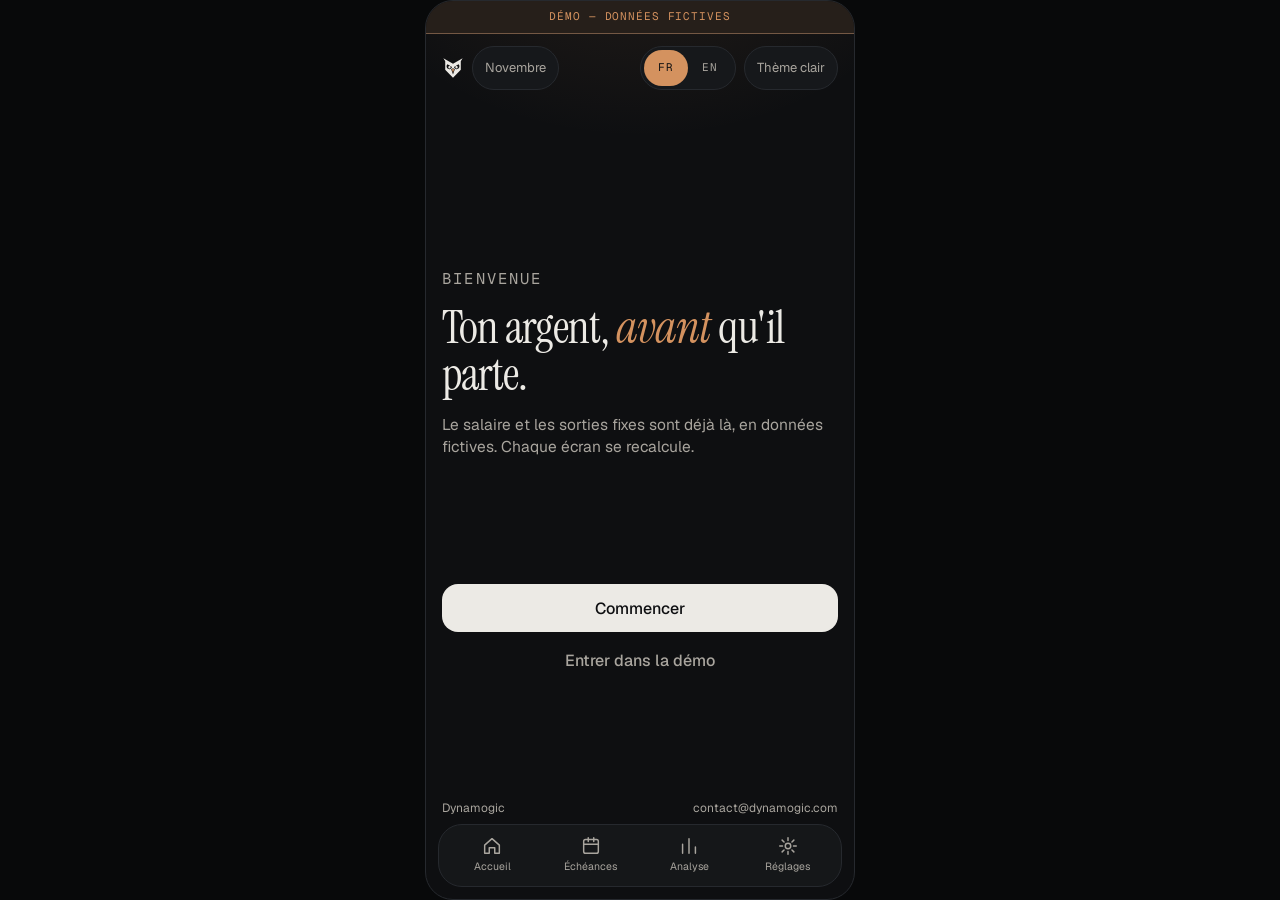
==== commit d1c40af3: "Self-host the brand fonts and fix three phone-layout issues. Instrument Serif, Geist, and Geist Mono" ====
--- a/index.html
+++ b/index.html
@@ -7,7 +7,8 @@
   <meta name="theme-color" content="#0E0F11">
   <meta name="description" content="Démo publique Money Tracker. Données fictives.">
   <title>Money Tracker — démo</title>
-  <meta http-equiv="Content-Security-Policy" content="default-src 'none'; script-src 'self'; style-src 'self'; img-src 'self' data:; font-src 'none'; connect-src 'self'; object-src 'none'; base-uri 'none'; form-action 'none'; frame-ancestors 'none'">
+  <meta http-equiv="Content-Security-Policy" content="default-src 'none'; script-src 'self'; style-src 'self'; img-src 'self' data:; font-src 'self'; connect-src 'self'; object-src 'none'; base-uri 'none'; form-action 'none'; frame-ancestors 'none'">
+  <link rel="stylesheet" href="fonts/fonts.css">
   <link rel="stylesheet" href="styles.css">
 </head>
 <body>
--- a/fonts/fonts.css
+++ b/fonts/fonts.css
@@ -0,0 +1,95 @@
+/* Self-hosted SIL OFL fonts extracted from the Dynamogic brand kit.
+   Instrument Serif — The Instrument Serif Project Authors.
+   Geist and Geist Mono — Vercel, in collaboration with basement.studio.
+   Licenses: OFL-InstrumentSerif.txt, OFL-Geist.txt. */
+
+@font-face {
+  font-family: "Geist";
+  font-style: normal;
+  font-weight: 300 700;
+  font-display: swap;
+  src: url("geist-variable-latin-ext.woff2") format("woff2");
+  unicode-range: U+0100-02BA, U+02BD-02C5, U+02C7-02CC, U+02CE-02D7, U+02DD-02FF, U+0304, U+0308, U+0329, U+1D00-1DBF, U+1E00-1E9F, U+1EF2-1EFF, U+2020, U+20A0-20AB, U+20AD-20C4, U+2113, U+2C60-2C7F, U+A720-A7FF;
+}
+
+@font-face {
+  font-family: "Geist";
+  font-style: normal;
+  font-weight: 300 700;
+  font-display: swap;
+  src: url("geist-variable-latin.woff2") format("woff2");
+  unicode-range: U+0000-00FF, U+0131, U+0152-0153, U+02BB-02BC, U+02C6, U+02DA, U+02DC, U+0304, U+0308, U+0329, U+2000-206F, U+20AC, U+2122, U+2191, U+2193, U+2212, U+2215, U+FEFF, U+FFFD;
+}
+
+@font-face {
+  font-family: "Geist Mono";
+  font-style: normal;
+  font-weight: 400;
+  font-display: swap;
+  src: url("geist-mono-400-latin-ext.woff2") format("woff2");
+  unicode-range: U+0100-02BA, U+02BD-02C5, U+02C7-02CC, U+02CE-02D7, U+02DD-02FF, U+0304, U+0308, U+0329, U+1D00-1DBF, U+1E00-1E9F, U+1EF2-1EFF, U+2020, U+20A0-20AB, U+20AD-20C4, U+2113, U+2C60-2C7F, U+A720-A7FF;
+}
+
+@font-face {
+  font-family: "Geist Mono";
+  font-style: normal;
+  font-weight: 400;
+  font-display: swap;
+  src: url("geist-mono-400-latin.woff2") format("woff2");
+  unicode-range: U+0000-00FF, U+0131, U+0152-0153, U+02BB-02BC, U+02C6, U+02DA, U+02DC, U+0304, U+0308, U+0329, U+2000-206F, U+20AC, U+2122, U+2191, U+2193, U+2212, U+2215, U+FEFF, U+FFFD;
+}
+
+@font-face {
+  font-family: "Geist Mono";
+  font-style: normal;
+  font-weight: 500;
+  font-display: swap;
+  src: url("geist-mono-500-latin-ext.woff2") format("woff2");
+  unicode-range: U+0100-02BA, U+02BD-02C5, U+02C7-02CC, U+02CE-02D7, U+02DD-02FF, U+0304, U+0308, U+0329, U+1D00-1DBF, U+1E00-1E9F, U+1EF2-1EFF, U+2020, U+20A0-20AB, U+20AD-20C4, U+2113, U+2C60-2C7F, U+A720-A7FF;
+}
+
+@font-face {
+  font-family: "Geist Mono";
+  font-style: normal;
+  font-weight: 500;
+  font-display: swap;
+  src: url("geist-mono-500-latin.woff2") format("woff2");
+  unicode-range: U+0000-00FF, U+0131, U+0152-0153, U+02BB-02BC, U+02C6, U+02DA, U+02DC, U+0304, U+0308, U+0329, U+2000-206F, U+20AC, U+2122, U+2191, U+2193, U+2212, U+2215, U+FEFF, U+FFFD;
+}
+
+@font-face {
+  font-family: "Instrument Serif";
+  font-style: italic;
+  font-weight: 400;
+  font-display: swap;
+  src: url("instrument-serif-italic-latin-ext.woff2") format("woff2");
+  unicode-range: U+0100-02BA, U+02BD-02C5, U+02C7-02CC, U+02CE-02D7, U+02DD-02FF, U+0304, U+0308, U+0329, U+1D00-1DBF, U+1E00-1E9F, U+1EF2-1EFF, U+2020, U+20A0-20AB, U+20AD-20C4, U+2113, U+2C60-2C7F, U+A720-A7FF;
+}
+
+@font-face {
+  font-family: "Instrument Serif";
+  font-style: italic;
+  font-weight: 400;
+  font-display: swap;
+  src: url("instrument-serif-italic-latin.woff2") format("woff2");
+  unicode-range: U+0000-00FF, U+0131, U+0152-0153, U+02BB-02BC, U+02C6, U+02DA, U+02DC, U+0304, U+0308, U+0329, U+2000-206F, U+20AC, U+2122, U+2191, U+2193, U+2212, U+2215, U+FEFF, U+FFFD;
+}
+
+@font-face {
+  font-family: "Instrument Serif";
+  font-style: normal;
+  font-weight: 400;
+  font-display: swap;
+  src: url("instrument-serif-latin-ext.woff2") format("woff2");
+  unicode-range: U+0100-02BA, U+02BD-02C5, U+02C7-02CC, U+02CE-02D7, U+02DD-02FF, U+0304, U+0308, U+0329, U+1D00-1DBF, U+1E00-1E9F, U+1EF2-1EFF, U+2020, U+20A0-20AB, U+20AD-20C4, U+2113, U+2C60-2C7F, U+A720-A7FF;
+}
+
+@font-face {
+  font-family: "Instrument Serif";
+  font-style: normal;
+  font-weight: 400;
+  font-display: swap;
+  src: url("instrument-serif-latin.woff2") format("woff2");
+  unicode-range: U+0000-00FF, U+0131, U+0152-0153, U+02BB-02BC, U+02C6, U+02DA, U+02DC, U+0304, U+0308, U+0329, U+2000-206F, U+20AC, U+2122, U+2191, U+2193, U+2212, U+2215, U+FEFF, U+FFFD;
+}
+
--- a/styles.css
+++ b/styles.css
@@ -8,9 +8,9 @@
   --t1: #ECEAE5;
   --t2: #A9A59E;
   --a: #D4925F;
-  --serif: Georgia, "Iowan Old Style", Palatino, "Palatino Linotype", serif;
-  --sans: system-ui, sans-serif;
-  --mono: ui-monospace, "SFMono-Regular", Menlo, Consolas, monospace;
+  --serif: "Instrument Serif", Georgia, "Iowan Old Style", Palatino, "Palatino Linotype", serif;
+  --sans: "Geist", system-ui, sans-serif;
+  --mono: "Geist Mono", ui-monospace, "SFMono-Regular", Menlo, Consolas, monospace;
   --shadow: 0 10px 30px -8px color-mix(in srgb, var(--a) 55%, transparent);
 }
 
@@ -183,7 +183,7 @@
 main {
   flex: 1;
   overflow: auto;
-  padding: 8px 16px 12px;
+  padding: 8px 16px calc(96px + env(safe-area-inset-bottom));
 }
 
 footer {
@@ -370,8 +370,29 @@
 .swatch-4 { background: #8d8680; }
 .swatch-5 { background: #c4b8a8; }
 
+.forecast { margin: 2px 0 6px; min-width: 0; }
+.forecast-head {
+  display: flex;
+  justify-content: space-between;
+  align-items: baseline;
+  gap: 8px;
+  min-width: 0;
+}
+.lg {
+  display: flex;
+  align-items: center;
+  gap: 6px;
+  min-width: 0;
+  font-family: var(--mono);
+  font-size: 10.5px;
+  color: var(--t2);
+}
+.lg i { width: 14px; height: 2px; background: var(--t1); display: inline-block; flex: none; }
+.lg i.a { background: var(--a); margin-left: 4px; }
+
 .chart { width: 100%; height: auto; display: block; }
 .chart text { fill: var(--t2); font-family: var(--mono); font-size: 10px; }
+.chart text.end { fill: var(--a); }
 
 .bill {
   padding: 8px 0;
@@ -471,9 +492,13 @@
   color: var(--t2);
   font-size: 13px;
 }
-.fields { display: grid; grid-template-columns: repeat(3, 1fr); gap: 8px; margin-top: 10px; }
-.fields label { display: flex; flex-direction: column; gap: 4px; font-size: 12px; color: var(--t2); }
+.fields { display: grid; grid-template-columns: repeat(3, minmax(0, 1fr)); gap: 8px; margin-top: 10px; min-width: 0; }
+.fields > *, .preset > *, .weekend > *, .stats > *, .bill > *, .tier .line > *, .forecast-head > * { min-width: 0; }
+.fields label { display: flex; flex-direction: column; gap: 4px; font-size: 12px; color: var(--t2); min-width: 0; }
 .fields input, #add-input, select {
+  width: 100%;
+  min-width: 0;
+  max-width: 100%;
   min-height: 44px;
   border: 1px solid var(--b);
   border-radius: 12px;
